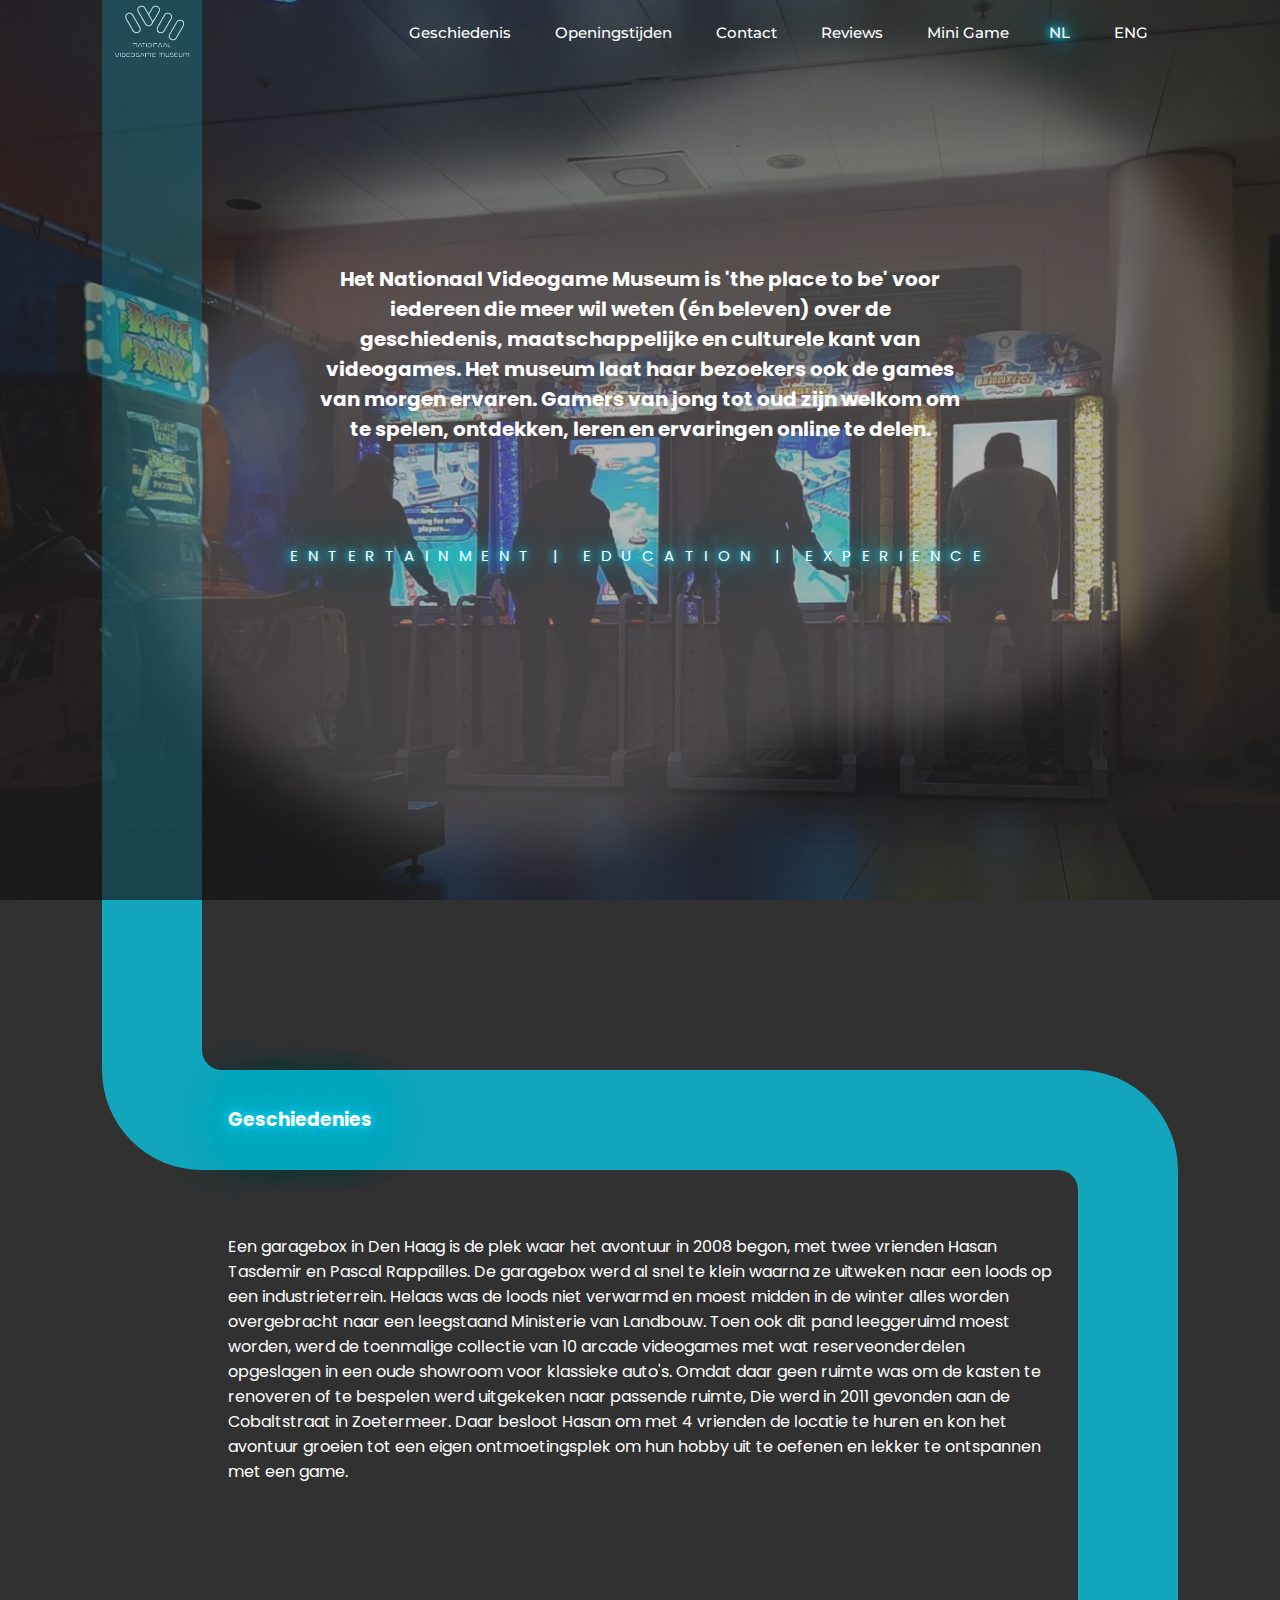
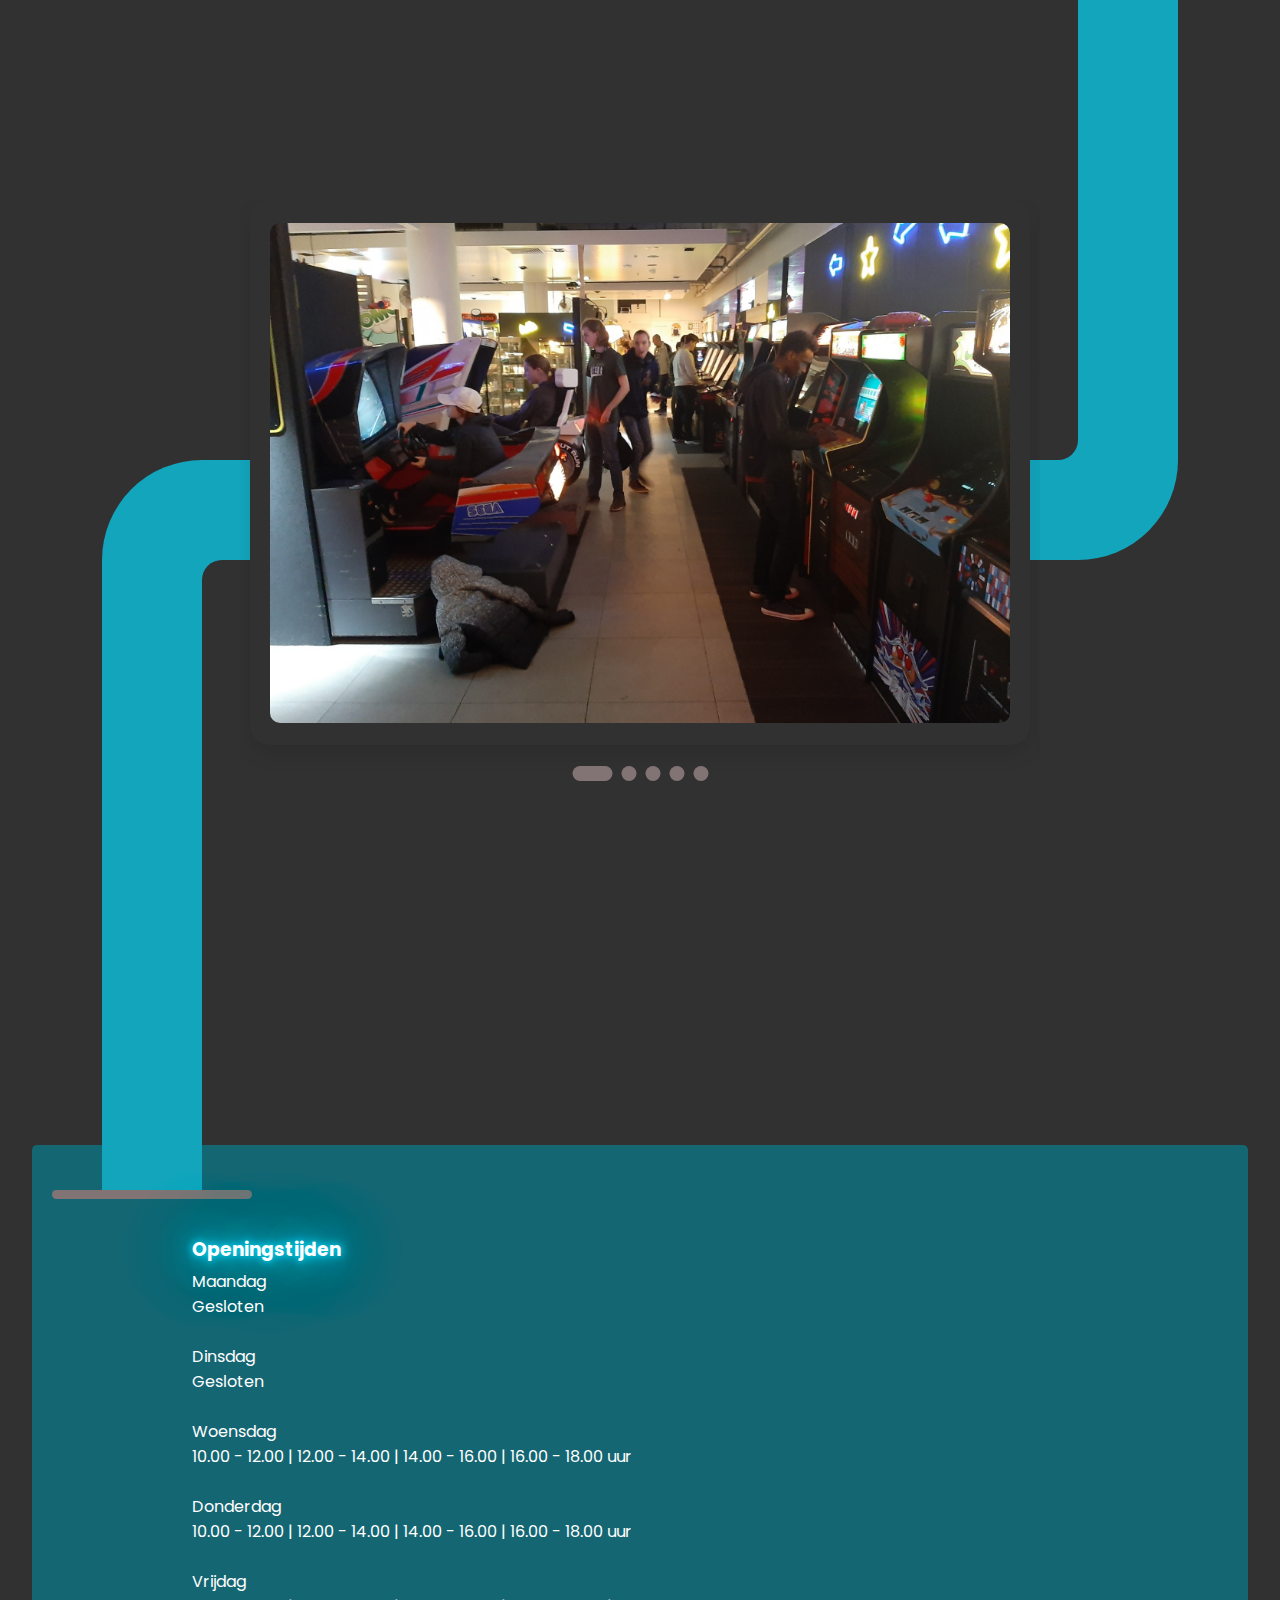
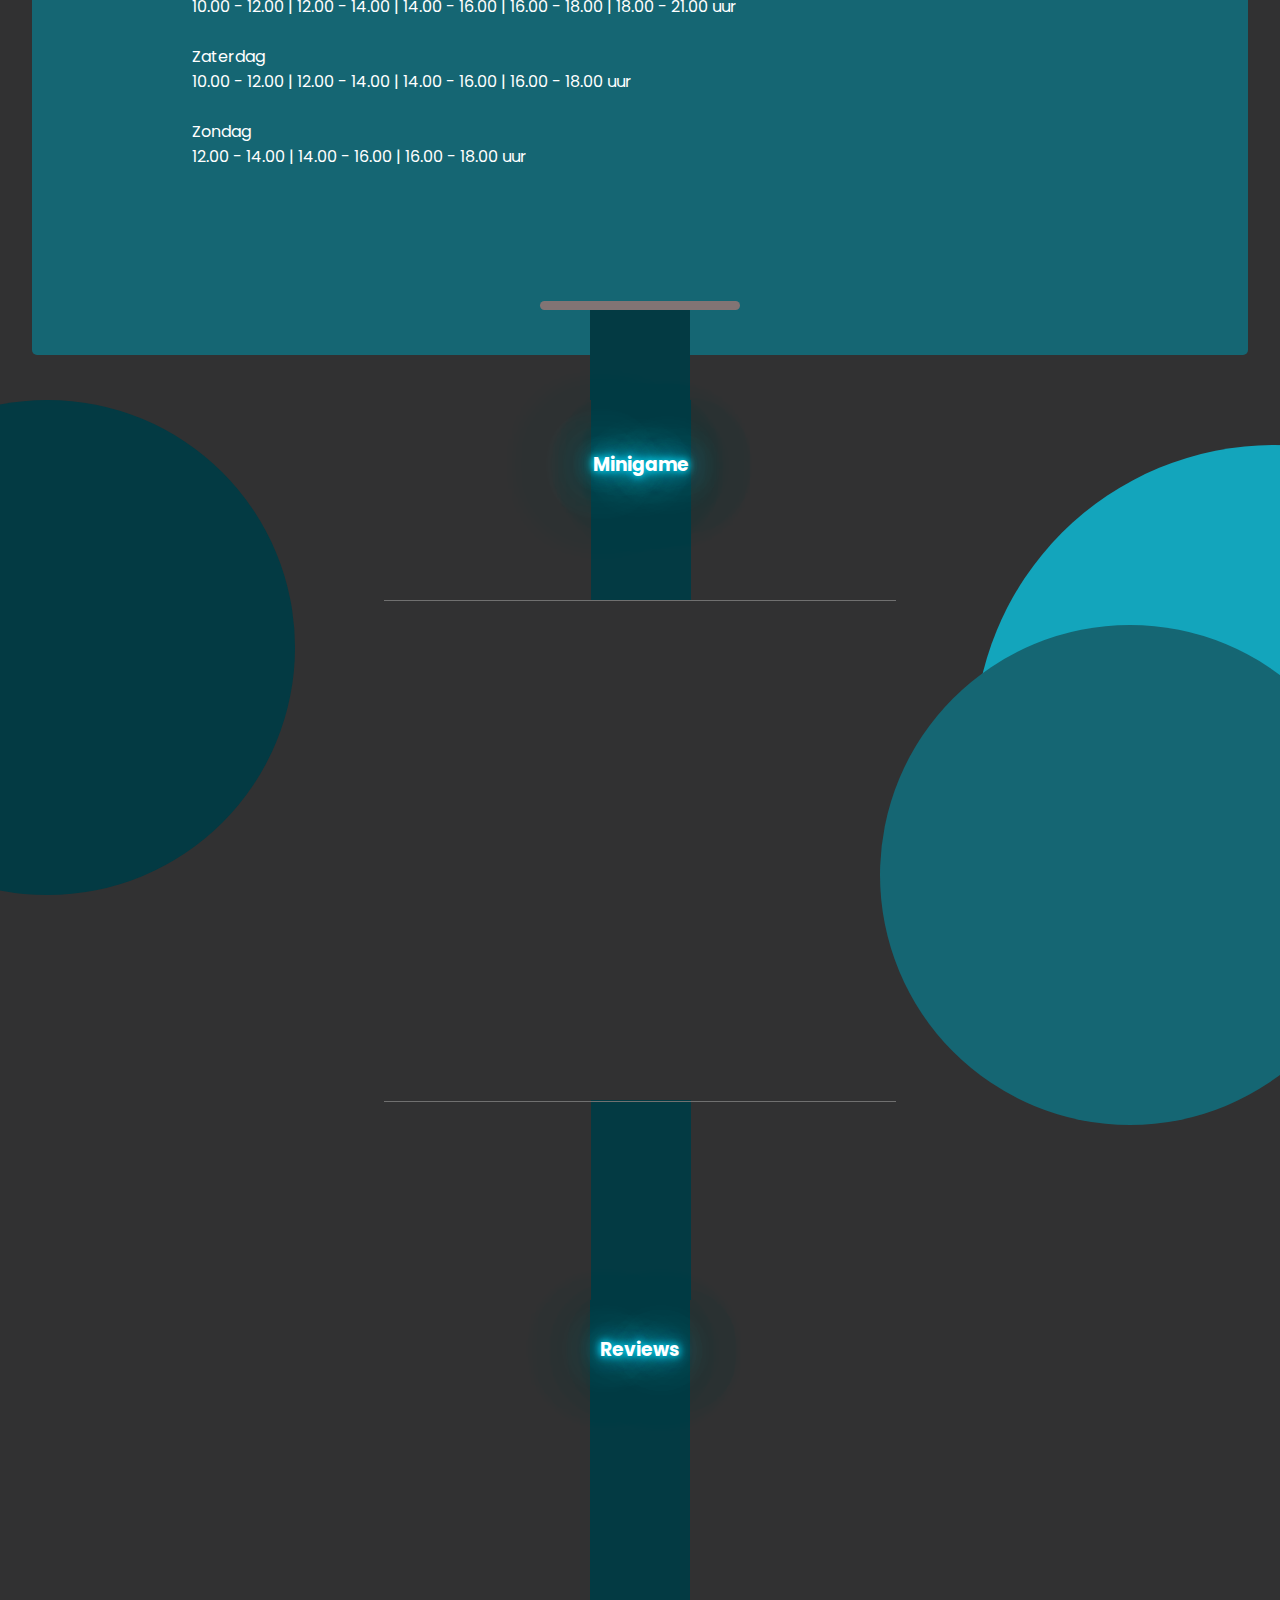
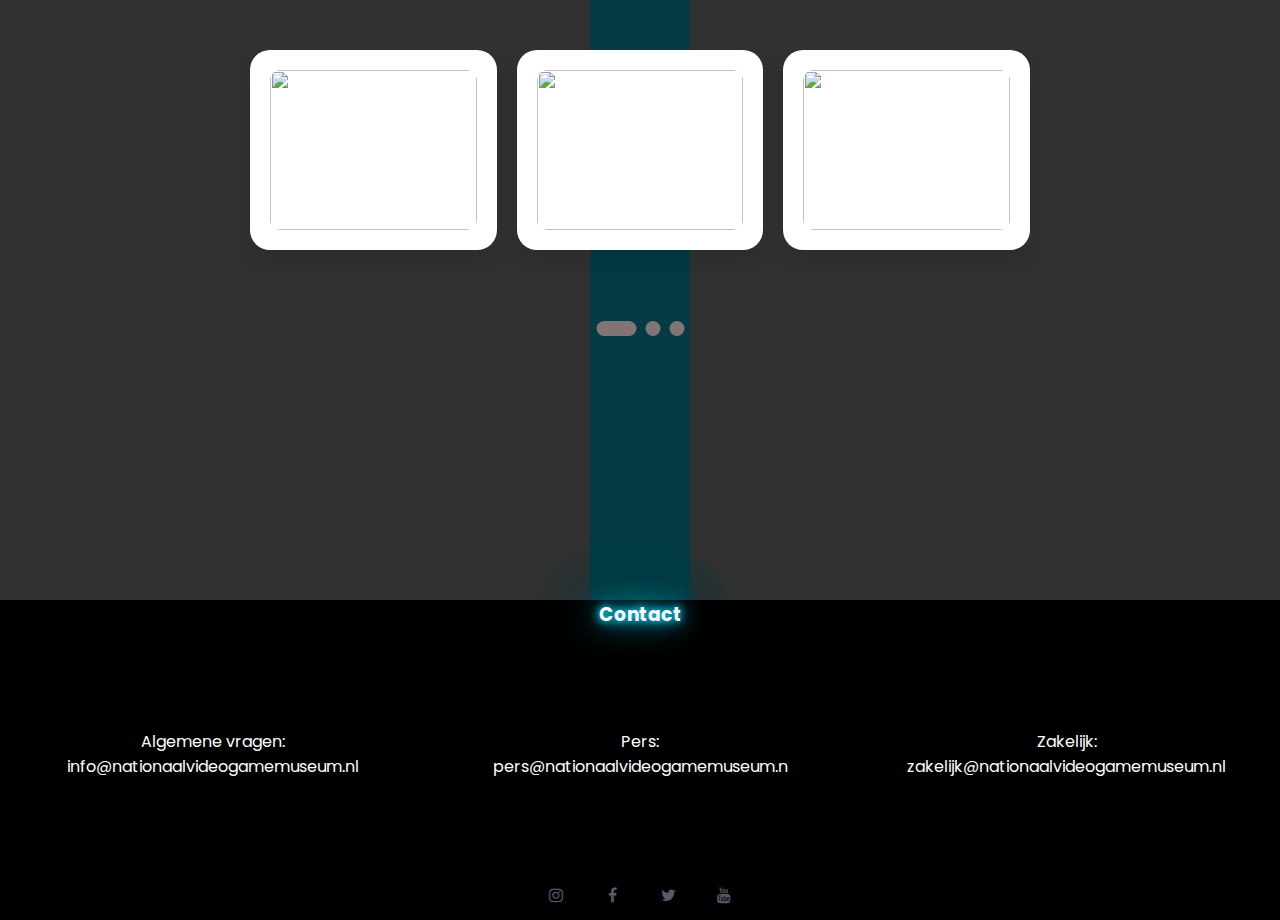
==== site3/index.html @ b3293c5b "site3" ====
<!DOCTYPE html>
<html lang="en">
  <head>
    <meta charset="UTF-8" />
    <meta http-equiv="X-UA-Compatible" content="IE=edge" />
    <meta name="viewport" content="width=device-width, initial-scale=1.0" />
    <link
      rel="stylesheet"
      href="https://cdnjs.cloudflare.com/ajax/libs/font-awesome/4.7.0/css/font-awesome.min.css"
    />
    <title>Document</title>
    <link rel="stylesheet" href="css/style.css" />
    <link rel="stylesheet" href="intro.css" />
    <link rel="stylesheet" href="css/tekst.css" />
    <link rel="stylesheet" href="css/foto.css" />
    <link rel="stylesheet" href="css/contact.css" />
    <link rel="stylesheet" href="css/top.css" />
  </head>
  <body>
    <section>
      <div id="top" class="banner">
        <nav class="navbar">
          <img src="img\logo.png" class="logo" />
          <ul>
            <li class="toolbar"><a href="#geschiedenies">Geschiedenis</a></li>
            <li class="toolbar">
              <a href="#Openingstijden">Openingstijden</a>
            </li>
            <li class="toolbar"><a href="#Contact">Contact</a></li>
            <li class="toolbar"><a href="#Reviews">Reviews</a></li>
            <li class="toolbar"><a href="#Minigame">Mini Game</a></li>
          </ul>
          <ul>
            <li class="nl"><a href="#">NL</a></li>
            <li class="eng"><a href="eng.html">ENG</a></li>
          </ul>
        </nav>
        <h2>
          Het Nationaal Videogame Museum is 'the place to be' voor iedereen die
          meer wil weten (én beleven) over de geschiedenis, maatschappelijke en
          culturele kant van videogames. Het museum laat haar bezoekers ook de
          games van morgen ervaren. Gamers van jong tot oud zijn welkom om te
          spelen, ontdekken, leren en ervaringen online te delen.
        </h2>
        <p class="intro" style="letter-spacing: 0.7em">
          ENTERTAINMENT | EDUCATION | EXPERIENCE
        </p>
      </div>
      <figure></figure>
      <div class="hamburger-menu">
        <input id="menu__toggle" type="checkbox" />
        <label class="menu__btn" for="menu__toggle">
          <span></span>
        </label>

        <ul class="menu__box">
          <li class="toolbar">
            <a class="menu__item" href="#geschiedenies">Geschiedenis</a>
          </li>
          <li class="toolbar">
            <a class="menu__item" href="#Openingstijden">Openingstijden</a>
          </li>
          <li class="toolbar">
            <a class="menu__item" href="#Contact">Contact</a>
          </li>
          <li class="toolbar">
            <a class="menu__item" href="#Reviews">Reviews</a>
          </li>
          <li class="toolbar">
            <a class="menu__item" href="#Minigame">Mini Game</a>
          </li>
        </ul>
      </div>
    </section>
    <section id="geschiedenies">
      <figure></figure>
      <figure></figure>
      <figure></figure>
      <figure></figure>
      <figure></figure>
      <figure></figure>
      <figure>
        <h3 class="geschiedenies">Geschiedenies</h3>
        <p>
          Een garagebox in Den Haag is de plek waar het avontuur in 2008 begon,
          met twee vrienden Hasan Tasdemir en Pascal Rappailles. De garagebox
          werd al snel te klein waarna ze uitweken naar een loods op een
          industrieterrein. Helaas was de loods niet verwarmd en moest midden in
          de winter alles worden overgebracht naar een leegstaand Ministerie van
          Landbouw. Toen ook dit pand leeggeruimd moest worden, werd de
          toenmalige collectie van 10 arcade videogames met wat
          reserveonderdelen opgeslagen in een oude showroom voor klassieke
          auto's. Omdat daar geen ruimte was om de kasten te renoveren of te
          bespelen werd uitgekeken naar passende ruimte, Die werd in 2011
          gevonden aan de Cobaltstraat in Zoetermeer. Daar besloot Hasan om met
          4 vrienden de locatie te huren en kon het avontuur groeien tot een
          eigen ontmoetingsplek om hun hobby uit te oefenen en lekker te
          ontspannen met een game.
        </p>
      </figure>
    </section>
    <section>
      <figure></figure>
      <figure></figure>
      <figure></figure>
      <figure></figure>
      <figure></figure>
      <figure></figure>
      <figure></figure>
      <div class="container">
        <div class="wrapper">
          <div class="card">
            <div class="card-thumb">
              <img
                src="img\img/20221116_122842.jpg"
                class="client-img"
                alt=""
              />
            </div>
          </div>
          <div class="card">
            <div class="card-thumb">
              <img
                src="img\img/20221116_130756.jpg"
                class="client-img"
                alt=""
              />
            </div>
          </div>
          <div class="card">
            <div class="card-thumb">
              <img
                src="img\img/20221116_133706.jpg"
                class="client-img"
                alt=""
              />
            </div>
          </div>
          <div class="card">
            <div class="card-thumb">
              <img
                src="img\img/20221116_135159.jpg"
                class="client-img"
                alt=""
              />
            </div>
          </div>
          <div class="card">
            <div class="card-thumb">
              <img
                src="img\img/20221116_135612.jpg"
                class="client-img"
                alt=""
              />
            </div>
          </div>
        </div>
        <div class="indicators">
          <button class="active"></button>
          <button></button>
          <button></button>
          <button></button>
          <button></button>
        </div>
      </div>
      <script src="index.js"></script>
    </section>
    <section id="Openingstijden">
      <figure></figure>
      <figure></figure>
      <figure></figure>
      <figure></figure>
      <figure></figure>
      <figure>
        <h3 class="nomarg">Openingstijden</h3>
        <p>
          Maandag<br />
          Gesloten<br />
          <br />
          Dinsdag<br />
          Gesloten<br />
          <br />
          Woensdag<br />
          10.00 - 12.00 | 12.00 - 14.00 | 14.00 - 16.00 | 16.00 - 18.00 uur<br />
          <br />
          Donderdag<br />
          10.00 - 12.00 | 12.00 - 14.00 | 14.00 - 16.00 | 16.00 - 18.00 uur<br />
          <br />
          Vrijdag<br />
          10.00 - 12.00 | 12.00 - 14.00 | 14.00 - 16.00 | 16.00 - 18.00 | 18.00
          - 21.00 uur<br />
          <br />
          Zaterdag<br />
          10.00 - 12.00 | 12.00 - 14.00 | 14.00 - 16.00 | 16.00 - 18.00 uur<br />
          <br />
          Zondag<br />
          12.00 - 14.00 | 14.00 - 16.00 | 16.00 - 18.00 uur
        </p>
      </figure>
    </section>
    <section id="Minigame">
      <figure></figure>
      <figure></figure>
      <figure></figure>
      <figure><h3>Minigame</h3></figure>
      <figure></figure>
      <figure></figure>
    </section>
    <section id="Reviews">
      <figure><h3>Reviews</h3></figure>
      <div class="container2">
        <div class="wrapper2">
          <div class="card2">
            <div class="card-thumb2">
              <img src="img/Reviews1.png" class="client-img" alt="" />
            </div>
          </div>
          <div class="card2">
            <div class="card-thumb2">
              <img src="img\20221116_135612.jpg" class="client-img" alt="" />
            </div>
          </div>
          <div class="card2">
            <div class="card-thumb2">
              <img src="img\20221116_133706.jpg" class="client-img" alt="" />
            </div>
          </div>
          <div class="card2">
            <div class="card-thumb2">
              <img src="img\20221116_135159.jpg" class="client-img" alt="" />
            </div>
          </div>
          <div class="card2">
            <div class="card-thumb2">
              <img src="img\20221116_135612.jpg" class="client-img" alt="" />
            </div>
          </div>
          <div class="card2">
            <div class="card-thumb2">
              <img src="#" class="client-img" alt="" />
            </div>
          </div>
          <div class="card2">
            <div class="card-thumb2">
              <img src="img\20221116_133706.jpg" class="client-img" alt="" />
            </div>
          </div>
          <div class="card2">
            <div class="card-thumb2">
              <img src="img\20221116_135159.jpg" class="client-img" alt="" />
            </div>
          </div>
          <div class="card2">
            <div class="card-thumb2">
              <img src="img\20221116_135612.jpg" class="client-img" alt="" />
            </div>
          </div>
        </div>
        <div class="indicators2">
          <div class="butten1">
            <button class="active"></button>
            <button></button>
            <button></button>
          </div>
          <div class="butten2">
            <button></button>
            <button></button>
          </div>
          <div class="butten3">
            <button></button>
            <button></button>
            <button></button>
            <button></button>
          </div>
        </div>
      </div>
      <script src="index2.js"></script>
    </section>
    <section>
      <h3 id="Contact" class="contact">Contact</h3>
      <div class="conemail">
      <P class="conemailItem">Algemene vragen:<br/>
        info@nationaalvideogamemuseum.nl</P>
      <p class="conemailItem">Pers:<br/>
        pers@nationaalvideogamemuseum.n</p>
      <p class="conemailItem">Zakelijk:<br/>
        zakelijk@nationaalvideogamemuseum.nl</p>
      </div>
    </section>
    <footer>
      <ul class="icon-list">
        <li class="icon-item">
          <a href="https://www.instagram.com/navgmuseum/" class="icon-link"
            ><i class="fa fa-instagram"></i
          ></a>
        </li>
        <li class="icon-item">
          <a
            href="https://www.facebook.com/NationaalGameMuseum/"
            class="icon-link"
            ><i class="fa fa-facebook"></i
          ></a>
        </li>
        <li class="icon-item">
          <a href="https://twitter.com/NaVGMuseum" class="icon-link"
            ><i class="fa fa-twitter"></i
          ></a>
        </li>
        <li class="icon-item">
          <a
            href="https://www.youtube.com/c/NationaalVideogameMuseum"
            class="icon-link"
            ><i class="fa fa-youtube"></i
          ></a>
        </li>
      </ul>
    </footer>
    <a href="#top">
      <div class="Butten3">
        <button class="noselect">
          <svg
            xmlns="http://www.w3.org/2000/svg"
            width="24"
            height="24"
            viewBox="0 0 24 24"
          >
            <path
              d="M0 16.67l2.829 2.83 9.175-9.339 9.167 9.339 2.829-2.83-11.996-12.17z"
            />
          </svg>
        </button>
      </div>
    </a>
  </body>
</html>
---- site3/css/style.css ----
@import url('https://fonts.googleapis.com/css2?family=Montserrat:wght@500&family=Poppins:wght@600&display=swap');
@import url('https://fonts.googleapis.com/css2?family=Montserrat:wght@500&family=Poppins:wght@600&family=Roboto:ital,wght@1,700&display=swap');
@import url("https://fonts.googleapis.com/css2?family=Poppins&display=swap");

*{
  margin: 0;
  padding: 0;
  }

  html{
  scroll-behavior: smooth;
}

section{
  height:100vh;
  background:#313132;
  position: relative;
}
section:nth-of-type(7){
  height: 30vh;
  background:#000;
  text-align: center;
  align-items: center;
}
.conemail{
  display: flex;
  flex-wrap: wrap;
  justify-content: center;
  margin-bottom: 50px;
}
section figure{
  position:absolute;
  z-index: 0;
}

section:nth-of-type(1) figure:nth-of-type(1){
  width:100px;
  background:#13A5BC;
  top:0;
  bottom:0;
  left:8%;
  opacity: .3;
}

section:nth-of-type(2) figure:nth-of-type(1){
  width:100px;
  background:#13A5BC;
  top:0;
  bottom:70%;
  left:8%;
  border-bottom-left-radius: 500px;
}

section:nth-of-type(2) figure:nth-of-type(1){
  width:100px;
  background:#13A5BC;
  top:0;
  bottom:70%;
  left:8%;
  border-bottom-left-radius: 500px;
}

section:nth-of-type(2) figure:nth-of-type(2){
  width:100px;
  height: 100px;
  background:#13A5BC;
  top:calc(30% - 50px);
  bottom:0%;
  left:calc(100%  - 8% - 150px);
}

section:nth-of-type(2) figure:nth-of-type(3){
  width:100px;
  background:#13A5BC;
  top:calc(30% - 100px);
  bottom:0%;
  left:calc(100%  - 8% - 100px);
  border-top-right-radius: 500px;
}

section:nth-of-type(2) figure:nth-of-type(4){
  width:100px;
  height: 100px;
  background:#13A5BC;
  top:calc(30% - 150px);
  bottom:0%;
  left:calc(8% + 50px);
}

section:nth-of-type(2) figure:nth-of-type(5){
  width:100px;
  height: 100px;
  background:#313132;
  top:30%;
  bottom:0%;
  left:calc(100%  - 8% - 200px);
  border-top-right-radius: 100px;
  border-bottom-left-radius: 500px;
}

section:nth-of-type(2) figure:nth-of-type(6){
  width:100px;
  height: 100px;
  background:#313132;
  top:calc(30% - 200px);
  bottom:0%;
  left:calc(8% + 100px);
  border-bottom-left-radius: 100px;
  border-top-right-radius: 500px;
}

section:nth-of-type(2) figure:nth-of-type(7){
  width:calc(84% - 200px);
  height:100px;
  background:#13A5BC;
  top:calc(30% - 100px);
  bottom:100%;
  left:calc(8% + 100px);
}
section:nth-of-type(3) figure:nth-of-type(1){
  width:100px;
  background:#13A5BC;
  top:0;
  bottom:60%;
  left:calc(100%  - 8% - 100px);
  border-bottom-right-radius: 500px;

}


section:nth-of-type(3) figure:nth-of-type(2){
  width:calc(84% - 200px);
  height:100px;
  background:#13A5BC;
  top:calc(40% - 100px);
  bottom:100%;
  left:calc(8% + 100px);
}


section:nth-of-type(3) figure:nth-of-type(3){
  width:100px;
  background:#13A5BC;
  top:calc(40% - 100px);
  bottom:0%;
  left:8%;
  border-top-left-radius: 500px;
}
section:nth-of-type(3) figure:nth-of-type(4){
  width:100px;
  height: 100px;
  background:#13A5BC;
  top:calc(40% - 50px);
  bottom:0%;
  left:calc(8% + 50px);

}
section:nth-of-type(3) figure:nth-of-type(5){
  width:100px;
  height: 100px;
  background:#13A5BC;
  top:calc(40% - 150px);
  bottom:0%;
  left:calc(100%  - 8% - 150px);
}
section:nth-of-type(3) figure:nth-of-type(6){
  width:100px;
  height: 100px;
  background:#313132;
  top:40%;
  left:calc(8% + 100px);
  border-top-left-radius: 100px;
  border-bottom-right-radius: 500px;
}
section:nth-of-type(3) figure:nth-of-type(7){
  width:100px;
  height: 100px;
  background:#313132;
  top:calc(40% - 200px);
  bottom:0%;
  left:calc(100%  - 8% - 200px);
  border-bottom-right-radius: 100px;
  border-top-left-radius: 500px;
}
section:nth-of-type(4) figure:nth-of-type(1){
  width:95vw;
  background:#156673;
  top:5%;
  bottom:5%;
  left: calc(50% - 47.5vw);
  border-radius: 5px;
}
section:nth-of-type(4) figure:nth-of-type(2){
  width:200px;
  background:#827474;
  top:10%;
  bottom:89%;
  left:calc(8% - 50px);
  border-radius: 5px;
}
section:nth-of-type(4) figure:nth-of-type(3){
  width:200px;
  background:#827474;
  top:89%;
  bottom:10%;
  left:calc(50% - 100px);
  border-radius: 5px;
}

section:nth-of-type(4) figure:nth-of-type(4){
  width:100px;
  background:#13A5BC;
  top:0;
  bottom:90%;
  left:8%;
}
section:nth-of-type(4) figure:nth-of-type(5){
  width:100px;
  background:#033A43;
  top:90%;
  bottom:0%;
  left:calc(50% - 50px);
}
section:nth-of-type(4) figure:nth-of-type(6){
  top:15%;
  bottom:10%;
  left:15%;
}

section:nth-of-type(5) figure:nth-of-type(4){
  width:100px;
  background:#033A43;
  top:0;
  bottom:calc(50% + 250px);
  left:calc(50% - 50px);
  border-left: 1px solid #313132;
  border-right: 1px solid #313132;
  text-align: center;
}
section:nth-of-type(5) figure:nth-of-type(5){
  width:100px;
  background:#033A43;
  top:calc(50% + 250px);
  bottom:0;
  left:calc(50% - 50px);
  border-left: 1px solid #313132;
  border-right: 1px solid #313132;
}
section:nth-of-type(5) figure:nth-of-type(4) h3{
  margin-top: 50px;
}
section:nth-of-type(5) figure:nth-of-type(1){
  width:495px;
  height:495px;
  clip-path: circle(50% at 50% 50%);
  background:#033A43;
  top:0;
  bottom:0%;
  left:calc(0% - 200px);
}
section:nth-of-type(5) figure:nth-of-type(2){
  width:600px;
  height:600px;
  clip-path: circle(50% at 99% 50%);
  background:#13A5BC;
  top:5%;
  bottom:0%;
  left:calc(100% - 600px)
}
section:nth-of-type(5) figure:nth-of-type(3){
  width:500px;
  height:500px;
  clip-path: circle(50% at 70% 50%);
  background:#156673;
  top:25%;
  bottom:0%;
  left:calc(100% - 500px)
}


section:nth-of-type(5) figure:nth-of-type(6){
  width: 40vw;
  height: 500px;
  top:calc(50% - 250px);
  bottom:0;
  left: calc(50% - 20vw);
border-top: 1px solid #707070;
border-bottom: 1px solid #707070;
}
section:nth-of-type(6) figure:nth-of-type(1){
  width:100px;
  background:#033A43;
  top:0;
  bottom:0;
  left:calc(50% - 50px);
  text-align: center;
}

@media screen and (max-width:400px){
  section:nth-of-type(3){
    height:50vh;
}
section:nth-of-type(3) figure:nth-of-type(7){
  display: none;
}
}
---- site3/intro.css ----
.banner {
    width: 100%;
    height: 100vh;
    background-image: url("img/Schermafbeelding 2022-12-16 113626.png");
    background-color: #313132;
    background-size: cover;
    background-position: center;
    font-family: "Montserrat", sans-serif;
    }

.navbar {
    width: 82.5%;
    margin: auto;
    padding: -1px;
    display: flex;
    align-items: center;
    justify-content: space-between;
}

.logo{
    width: 80px;
    cursor: pointer;
    margin-right: auto;
}

.navbar ul li{
    list-style: none;
    display: inline-block;
    margin: 0 5px;
    position: relative;
}
.nl{
    text-decoration: none;
    font-weight: 500;
    font-size: 15px;
    transition: all 0.3s ease Øs;

    color: #fff;
    text-shadow:
        0 0 7px #0ACCEA,
        0 0 10px #0ACCEA,
        0 0 21px #0ACCEA,
        0 0 42px #0ACCEA,
        0 0 82px #0ACCEA,
        0 0 92px #0ACCEA,
        0 0 102px #0ACCEA,
        0 0 151px #0ACCEA;
    }

    .navbar ul li{
    list-style: none;
    display: inline-block;
    margin: 0 20px;
    position: relative;
}
.eng,
.navbar ul li a{
    text-decoration: none;
    color: #fff;
    font-weight: 500;
    font-size: 15px;
    transition: all 0.3s ease Øs
}

.toolbar::after{
    content: '';
    height: 2px;
    width: 0%;
    background: #0ACCEA;
    position: absolute;
    left: 0;
    bottom: -10%;
    transition: 0.5s;
}

.toolbar:hover::after{
    width: 100%;
}

.navbar a:hover,
.eng:hover{
    color: #fff;
    text-shadow:
        0 0 7px #0ACCEA,
        0 0 10px #0ACCEA,
        0 0 21px #0ACCEA,
        0 0 42px #0ACCEA,
        0 0 82px #0ACCEA,
        0 0 92px #0ACCEA,
        0 0 102px #0ACCEA,
        0 0 151px #0ACCEA;
}
h2{
    font-size: 20px;
    color: #fff;
    font-family: 'Poppins', sans-serif;
    text-align: center;
    margin: 0 auto;
    width: 50vw;
    justify-content: center;
    align-items: center;
    margin-top: 200px;
    margin-bottom: 100px;
}
.intro{
    font-size: 15px;
    text-align: center;
    margin-bottom: 200px;
    color: #fff;
    text-shadow:
        0 0 7px #0ACCEA,
        0 0 10px #0ACCEA,
        0 0 21px #0ACCEA,
        0 0 42px #0ACCEA,
        0 0 82px #0ACCEA,
        0 0 92px #0ACCEA,
        0 0 102px #0ACCEA,
        0 0 151px #0ACCEA;
}

@media screen and (max-width:1050px){
    .navbar ul li a{
display: none;
    }
    h2{
        font-size: 15px;
    }
    .intro{
        font-size: 10px;
    }
    .menu__btn {
        position: absolute;
        top: 30px;
        left:calc(100vw - 100px);
        width: 26px;
        height: 26px;
        cursor: pointer;
        z-index: 1;
      }
  }

  @media screen and (max-width:545px){
    .navbar ul li a{
    display: none;
    }
    h2{
        font-size: 10px;
    }
  }

  #menu__toggle {
    opacity: 0;
  }
  #menu__toggle:checked + .menu__btn > span {
    transform: rotate(45deg);
  }
  #menu__toggle:checked + .menu__btn > span::before {
    top: 0;
    transform: rotate(0deg);
  }
  #menu__toggle:checked + .menu__btn > span::after {
    top: 0;
    transform: rotate(90deg);
  }
  #menu__toggle:checked ~ .menu__box {
    left: 0 !important;
  }

  .menu__btn > span,
  .menu__btn > span::before,
  .menu__btn > span::after {
    display: block;
    position: absolute;
    width: 100%;
    height: 2px;
    background-color: #13A5BC;
    transition-duration: .25s;
  }
  .menu__btn > span::before {
    content: '';
    top: -8px;
  }
  .menu__btn > span::after {
    content: '';
    top: 8px;
  }
  .menu__box {
    display: block;
    position: absolute;
    top: 0;
    left: -100%;
    width: 300px;
    height: 100vw;
    margin: 0;
    padding: 80px 0;
    list-style: none;
    background-color: #156673;
    box-shadow: 2px 2px 6px rgba(0, 0, 0, .4);
    transition-duration: .25s;
  }
  .menu__item {
    display: block;
    padding: 12px 24px;
    color: #333;
    font-family: 'Roboto', sans-serif;
    font-size: 20px;
    font-weight: 600;
    text-decoration: none;
    transition-duration: .25s;
  
  }
  .menu__item:hover {
    background-color: #13A5BC;
  }
---- site3/css/tekst.css ----
h3, p{
    margin: 0 auto;
    font-family: 'Poppins', sans-serif;
}
.geschiedenies{
    width:calc(80vw - 200px);

}

h3{
    color: #fff;
    text-shadow:
        0 0 7px #0ACCEA,
        0 0 10px #0ACCEA,
        0 0 21px #0ACCEA,
        0 0 42px #0ACCEA,
        0 0 82px #0ACCEA,
        0 0 92px #0ACCEA,
        0 0 102px #0ACCEA,
        0 0 151px #0ACCEA;
        margin-bottom: 100px;
        margin-top: 35px;
}
.nomarg{
    margin-bottom: 5px;
    margin-top: 0px;
}
p{
    color: #fff;
    width:calc(80vw - 200px);
    margin: 0 auto;
    margin-bottom: 300px;
}

@media screen and (max-width:870px){
    p{
        font-size: 10px;
    }
}

.contact{
    margin-top: 0px;
}

.conemailItem{
    margin-bottom: 0px;
    width: 30vw;
    flex-shrink: 1;
    flex-grow: 1;
}

@media screen and (max-width:1000px){
    .conemailItem{
        font-size: 10px;
    }
}
@media screen and (max-width:700px){
    .conemailItem{
        width: 100vw;
    }
    section:nth-of-type(7){
        height: 25vh;
      }
}
---- site3/css/foto.css ----
.container2,
.container{
    position: relative;
    width: 800px;
    min-width: 350px;
    min-height: 250px;
    padding-bottom: 40px;
    overflow: hidden;
    margin: 0 auto;
}
.container2{
    top: calc(50% - 100px);
}

.wrapper{
    width: 500%;
    height: 545px;
    display: flex;
    justify-content: space-between;
    transition: 1s;
}

.wrapper2{
    width: 300%;
    height: 200px;
    display: flex;
    justify-content: space-between;
    transition: 1s;
}

.card{
    width: 800px;
    background: #313132;
    border-radius: 20px;
    box-shadow: 0 10px 20px rgba(0, 0, 0, 0.1);
    display: flex;
    justify-content: center;
    align-items: center;
    padding: 20px;
    margin: 0 10px;
}

.card2{
    width: 400px;
    background: #fff;
    border-radius: 20px;
    box-shadow: 0 10px 20px rgba(0, 0, 0, 0.1);
    display: flex;
    justify-content: center;
    align-items: center;
    padding: 20px;
    margin: 0 10px;
}

.card-thumb{
    width: 100%;
    height: 500px;
    overflow: hidden;
    border-radius: 10px;
    position: relative;
}
.card-thumb2{
    width: 100%;
    height: 100%;
    overflow: hidden;
    border-radius: 10px;
    position: relative;
}

.client-img{
    width: 100%;
    height: 100%;
    object-fit: cover;
}




.indicators2,
.indicators{
    position: absolute;
    bottom: 0;
    left: 50%;
    transform: translateX(-50%);
}

.indicators2 button,
.indicators button{
    border: none;
    outline: none;
    width: 15px;
    height: 15px;
    border-radius: 50%;
    background-color: #827474;
    cursor: pointer;
    margin-left: 2.5px;
    margin-right: 2.5px;
    transition: .5s;
}

.butten1, .butten2, .butten3{
    display: none;
}

button.active{
    width: 40px;
    border-radius: 50px;
    background: #827474;
}
@media screen and (max-width:100000px){
.butten1{
display:contents;
}
}
@media screen and (max-width:800px){
    .container{
        width: 80vw;
    }
}
@media screen and (max-width:400px){
    .container{
        width:50vw;
    }
    .wrapper{
        height: 245px;
    }
    .card-thumb{
        height: 200px;
    }
}
@media screen and (max-width:280px){
    .wrapper{
        height: 245px;
    }
    .card-thumb{
        height: 200px;
    }
}
@media (max-width: 20000000000px){
    .butten1{
        display:contents;
    }
}
@media (max-width: 800px){
    .container2{
        width: 100%;
        margin: auto;
    }
    .card2{
        flex-direction: column;
    }
    .card-thumb2{
        width: 100%;
        border-radius: 10px;
    }
    .card-body{
        width: 100%;
        min-height: auto;
        margin-left: 0;
    }
}

@media (max-width: 700px){
    .wrapper2{
        width: 450%;
    }
    .butten2{
        display:contents;
    }
}

@media (max-width: 470px){
    .wrapper2{
        width: 900%;
    }
    .card-body{
        margin-left: auto;
    }
    .butten3{
        display:contents;
    }
    .indicators2 button{
        width: 10px;
        height: 10px;
        }
        button.active{
            width: 30px;
        }
}

@media (max-width: 360px){
    .indicators2 button{
        width: 8px;
        height: 8px;
        }
}
@media (max-width: 280px){
    .wrapper2{
        width: 900%;
    }
}
---- site3/css/contact.css ----
footer{
    background: #000;
    height: 50px;
    display: flex;
    align-items: center;
    justify-content: center;
}

:root {
    --bg: #dcdde1;     
    --color-icon: #535c68;  
    --social-icon1: #e4405f;
    --social-icon2: #3b5999;
    --social-icon3: #e4405f;
    --social-icon4: #cd201f;
    --social-icon5: #0077B5;  
  }


  
  .icon-list {
    width: 200px;
    max-width: 50rem;
    padding-left: 20px;
    padding-right: 20px;
    display: flex;
    justify-content: space-between;
  }
  
  .icon-item {
    list-style: none
  }
  
  .icon-link {  
    display: inline-flex;
    font-size: 1rem;  
    text-decoration: none;  
    color: var(--color-icon);
    width: 2rem;
    height: 2rem;   
    transition: .5s linear;
    position: relative;
    z-index: 1;
    margin: auto
  }
  
  .icon-link:hover {
    color: #fff;
  }
  
  .icon-link i {
    margin: auto;    
  }
  
  .icon-link::before {  
    content: '';
    position: absolute;
    top: 0;
    left: 0;
    right: 0;
    bottom: 0;
    width: 2rem;
    height: 2rem;
    background: #000;
    border-radius: 50%;
    z-index: -1;
    transform: scale(0);
    transition: 0.3s cubic-bezier(.95, .32, .37, 1.21);
  }
    
  .icon-link:hover::before {  
    transform: scale(1);
  }
  
  .icon-item:nth-child(1) a:hover:before { 
    background: var(--social-icon1); 
  }
  
  .icon-item:nth-child(2) a:hover:before { 
    background: var(--social-icon2); 
  }
  
  .icon-item:nth-child(3) a:hover:before { 
    background: var(--social-icon5); 
  }
  
  .icon-item:nth-child(4) a:hover:before { 
    background: var(--social-icon4); 
  }
---- site3/css/top.css ----
.Butten3 {
	overflow: hidden;
	margin-left: 90%;
    margin-top: 40%;
	z-index: 1;
	position: fixed;
}



.noselect {
	width: 40px;
	height: 40px;
	cursor: pointer;
	background-color: #5de6de;
	background-image: linear-gradient(315deg, #5de6de 0%, #4b6ed8 74%);
	border: none;
	border-radius: 50%;
	transition: 200ms;
}

.noselect svg {
	fill: white;
	width: 20px;
	height: 20px;
	position: absolute;
	transform: translateX(-50%) translateY(-50%);
}

.noselect:before {
	position: absolute;
	transform: translateX(-50%) translateY(45px);
	font-size: 10px;
	transition: 200ms;
	color: transparent;
	font-weight: bold;
}

.noselect:hover {
	box-shadow: 0 1px 5px rgba(0,0,0,0.2);
	width: 60px;
	height: 60px;
}

.noselect:hover::before {
	color: #fff;
}

.noselect:hover svg {
		animation: bounce 2s infinite linear;
}

@keyframes bounce {
	0% {transform: translateX(-50%) translateY(-50%)}
	25% {transform: translateX(-50%) translateY(-65%)}
	50% {transform: translateX(-50%) translateY(-50%)}
	75% {transform: translateX(-50%) translateY(-35%)}
	100% {transform: translateX(-50%) translateY(-50%)}
}

.noselect:focus {
	outline: none;
}
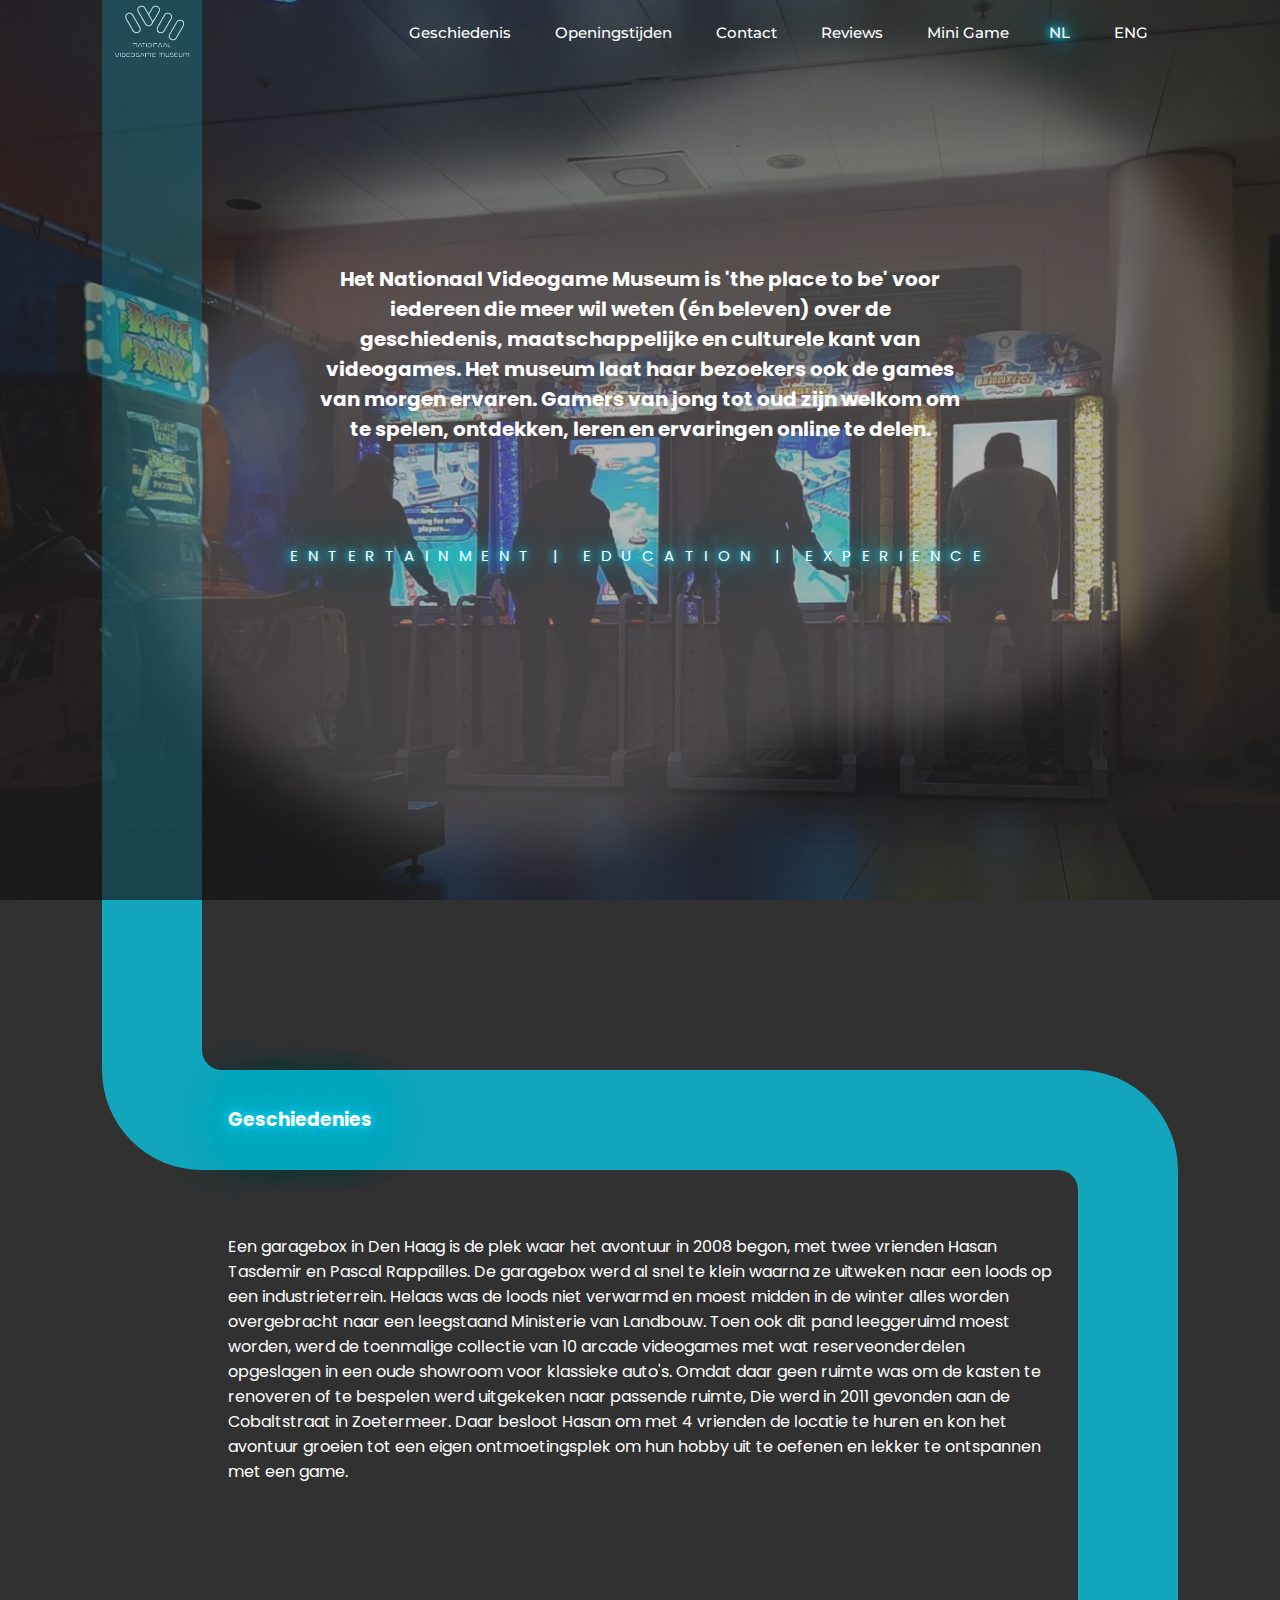
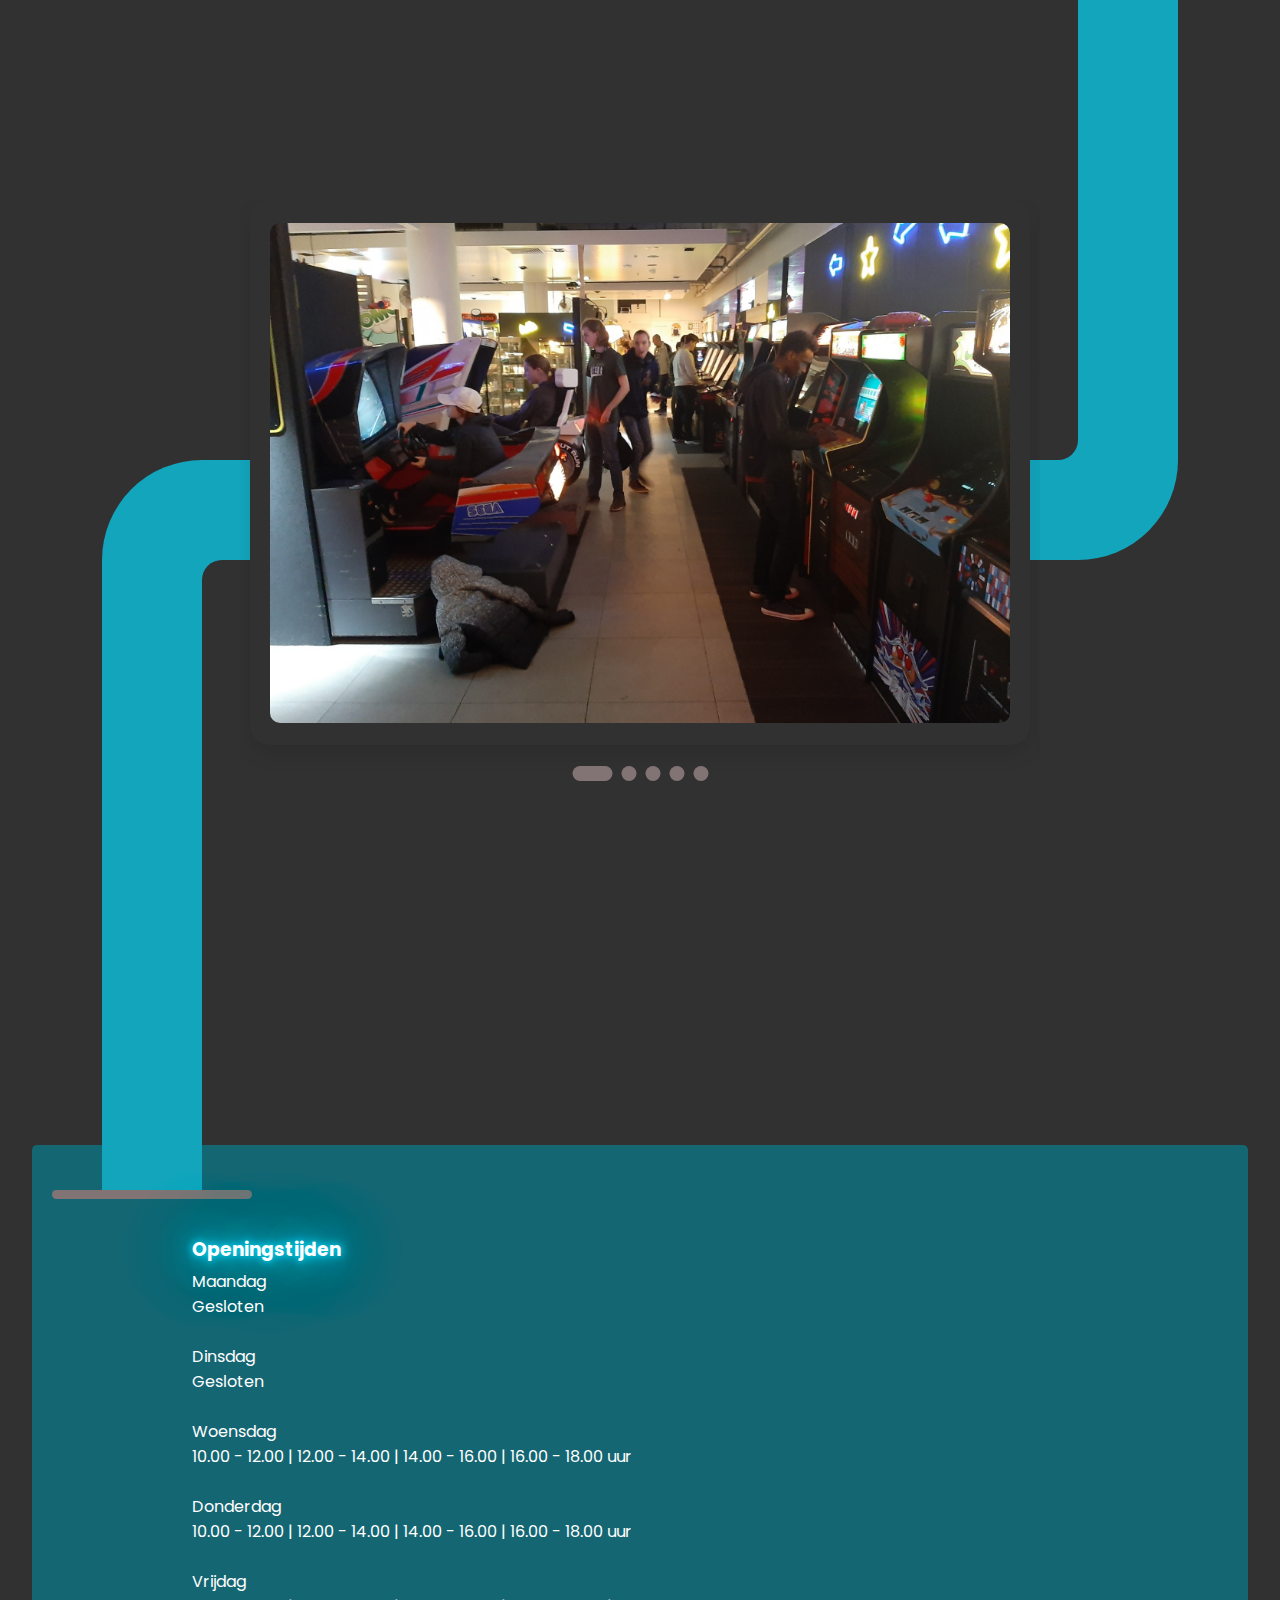
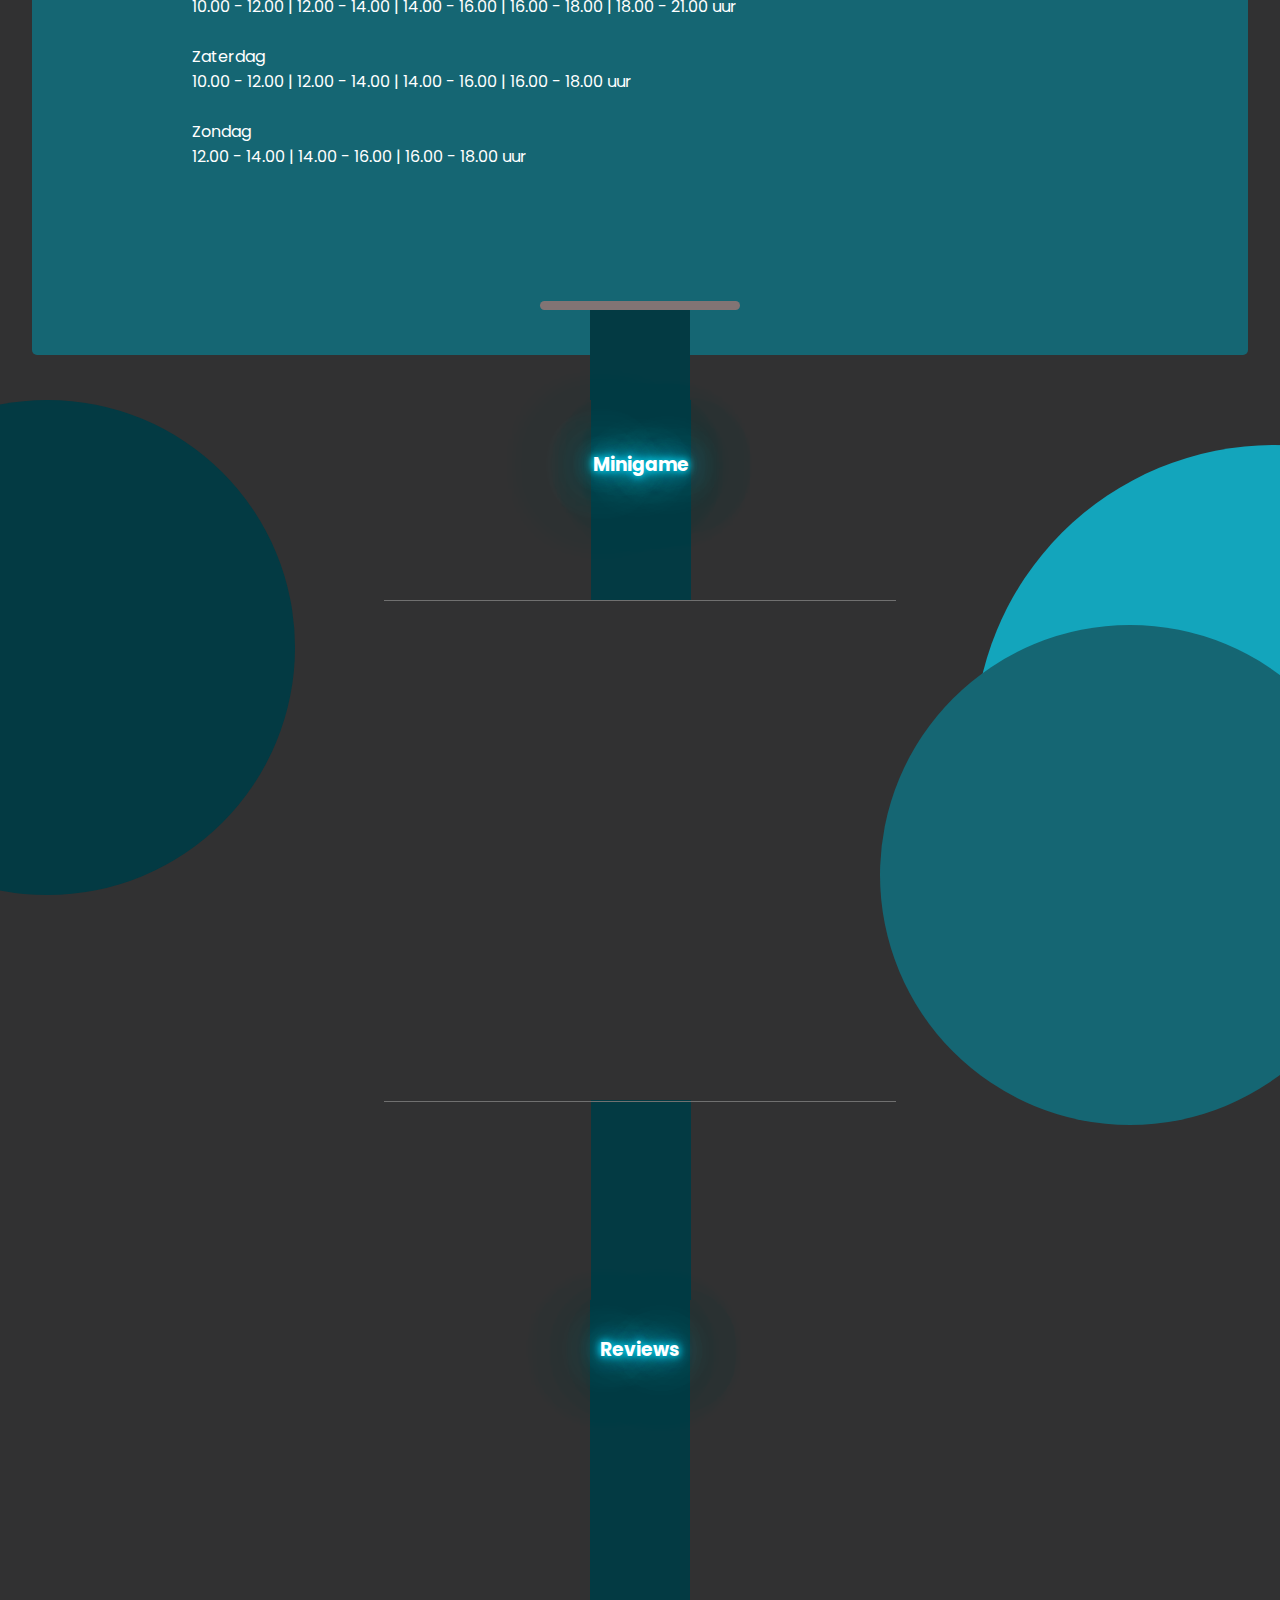
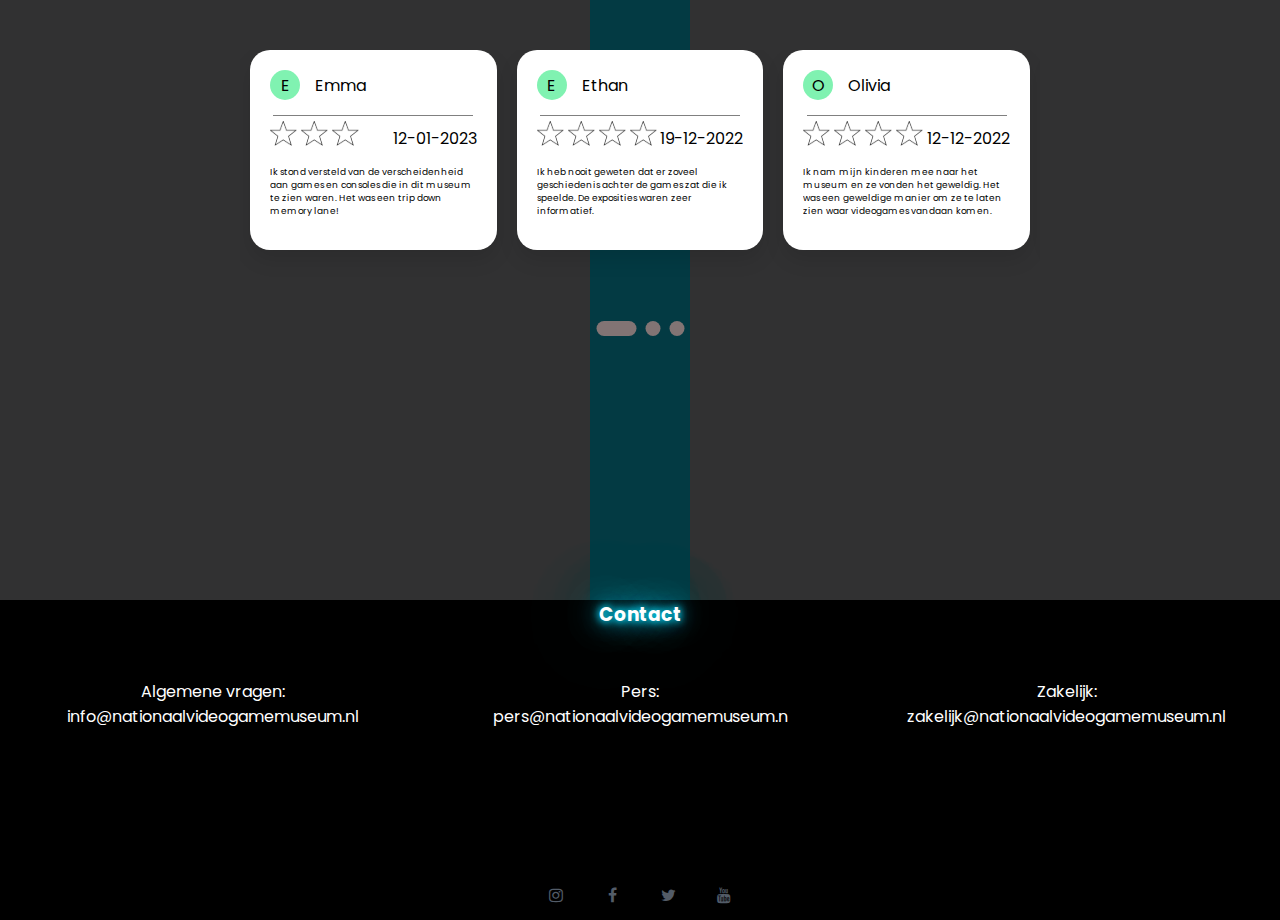
==== commit 338e181f: "reviews" ====
--- a/site3/index.html
+++ b/site3/index.html
@@ -15,6 +15,7 @@
     <link rel="stylesheet" href="css/foto.css" />
     <link rel="stylesheet" href="css/contact.css" />
     <link rel="stylesheet" href="css/top.css" />
+    <link rel="stylesheet" href="css/comments.css" />
   </head>
   <body>
     <section>
@@ -81,7 +82,7 @@
       <figure></figure>
       <figure>
         <h3 class="geschiedenies">Geschiedenies</h3>
-        <p>
+        <p class="geschiedenies1">
           Een garagebox in Den Haag is de plek waar het avontuur in 2008 begon,
           met twee vrienden Hasan Tasdemir en Pascal Rappailles. De garagebox
           werd al snel te klein waarna ze uitweken naar een loods op een
@@ -173,7 +174,7 @@
       <figure></figure>
       <figure>
         <h3 class="nomarg">Openingstijden</h3>
-        <p>
+        <p class="openingstijden1">
           Maandag<br />
           Gesloten<br />
           <br />
@@ -211,51 +212,381 @@
       <div class="container2">
         <div class="wrapper2">
           <div class="card2">
-            <div class="card-thumb2">
-              <img src="img/Reviews1.png" class="client-img" alt="" />
-            </div>
-          </div>
-          <div class="card2">
-            <div class="card-thumb2">
-              <img src="img\20221116_135612.jpg" class="client-img" alt="" />
-            </div>
-          </div>
-          <div class="card2">
-            <div class="card-thumb2">
-              <img src="img\20221116_133706.jpg" class="client-img" alt="" />
-            </div>
-          </div>
-          <div class="card2">
-            <div class="card-thumb2">
-              <img src="img\20221116_135159.jpg" class="client-img" alt="" />
-            </div>
-          </div>
-          <div class="card2">
-            <div class="card-thumb2">
-              <img src="img\20221116_135612.jpg" class="client-img" alt="" />
-            </div>
-          </div>
-          <div class="card2">
-            <div class="card-thumb2">
-              <img src="#" class="client-img" alt="" />
-            </div>
-          </div>
-          <div class="card2">
-            <div class="card-thumb2">
-              <img src="img\20221116_133706.jpg" class="client-img" alt="" />
-            </div>
-          </div>
-          <div class="card2">
-            <div class="card-thumb2">
-              <img src="img\20221116_135159.jpg" class="client-img" alt="" />
-            </div>
-          </div>
-          <div class="card2">
-            <div class="card-thumb2">
-              <img src="img\20221116_135612.jpg" class="client-img" alt="" />
-            </div>
-          </div>
-        </div>
+              <div class="card-thumb2">
+                  <div class="name">
+                      <div class="namecir">E</div>
+                      <p class="nameName">Emma</p>
+                  </div>
+                  <div class="vline"></div>
+                  <div class="starDate">
+                      <div>
+                          <svg xmlns="http://www.w3.org/2000/svg" xmlns:xlink="http://www.w3.org/1999/xlink" width="27" height="25" viewBox="0 0 27 25">
+                              <defs>
+                              <pattern id="pattern" preserveAspectRatio="none" width="100%" height="100%" viewBox="0 0 2000 1882">
+                                  <image width="2000" height="1882" xlink:href="[data-uri]"/>
+                              </pattern>
+                              </defs>
+                              <rect id="_2000px-Five-pointed_star.svg" data-name="2000px-Five-pointed_star.svg" width="27" height="25" fill="url(#pattern)"/>
+                          </svg>
+                          <svg xmlns="http://www.w3.org/2000/svg" xmlns:xlink="http://www.w3.org/1999/xlink" width="27" height="25" viewBox="0 0 27 25">
+                              <defs>
+                              <pattern id="pattern" preserveAspectRatio="none" width="100%" height="100%" viewBox="0 0 2000 1882">
+                                  <image width="2000" height="1882" xlink:href="[data-uri]"/>
+                              </pattern>
+                              </defs>
+                              <rect id="_2000px-Five-pointed_star.svg" data-name="2000px-Five-pointed_star.svg" width="27" height="25" fill="url(#pattern)"/>
+                          </svg>
+                          <svg xmlns="http://www.w3.org/2000/svg" xmlns:xlink="http://www.w3.org/1999/xlink" width="27" height="25" viewBox="0 0 27 25">
+                              <defs>
+                              <pattern id="pattern" preserveAspectRatio="none" width="100%" height="100%" viewBox="0 0 2000 1882">
+                                  <image width="2000" height="1882" xlink:href="[data-uri]"/>
+                              </pattern>
+                              </defs>
+                              <rect id="_2000px-Five-pointed_star.svg" data-name="2000px-Five-pointed_star.svg" width="27" height="25" fill="url(#pattern)"/>
+                          </svg>
+                      </div>
+                      <p class="date">12-01-2023</p>
+                  </div>                                        
+                  <p class="texst">Ik stond versteld van de verscheidenheid aan games en consoles die in dit museum te zien waren. Het was een trip down memory lane!</p>
+              </div>
+          </div>
+          <div class="card2">
+              <div class="card-thumb2">
+                  <div class="name">
+                  <div class="namecir">E</div>
+                  <p class="nameName">Ethan</p>
+              </div>
+                  <div class="vline"></div>
+                  <div class="starDate">
+                      <div>
+                          <svg xmlns="http://www.w3.org/2000/svg" xmlns:xlink="http://www.w3.org/1999/xlink" width="27" height="25" viewBox="0 0 27 25">
+                              <defs>
+                              <pattern id="pattern" preserveAspectRatio="none" width="100%" height="100%" viewBox="0 0 2000 1882">
+                                  <image width="2000" height="1882" xlink:href="[data-uri]"/>
+                              </pattern>
+                              </defs>
+                              <rect id="_2000px-Five-pointed_star.svg" data-name="2000px-Five-pointed_star.svg" width="27" height="25" fill="url(#pattern)"/>
+                          </svg>
+                          <svg xmlns="http://www.w3.org/2000/svg" xmlns:xlink="http://www.w3.org/1999/xlink" width="27" height="25" viewBox="0 0 27 25">
+                              <defs>
+                              <pattern id="pattern" preserveAspectRatio="none" width="100%" height="100%" viewBox="0 0 2000 1882">
+                                  <image width="2000" height="1882" xlink:href="[data-uri]"/>
+                              </pattern>
+                              </defs>
+                              <rect id="_2000px-Five-pointed_star.svg" data-name="2000px-Five-pointed_star.svg" width="27" height="25" fill="url(#pattern)"/>
+                          </svg>
+                          <svg xmlns="http://www.w3.org/2000/svg" xmlns:xlink="http://www.w3.org/1999/xlink" width="27" height="25" viewBox="0 0 27 25">
+                              <defs>
+                              <pattern id="pattern" preserveAspectRatio="none" width="100%" height="100%" viewBox="0 0 2000 1882">
+                                  <image width="2000" height="1882" xlink:href="[data-uri]